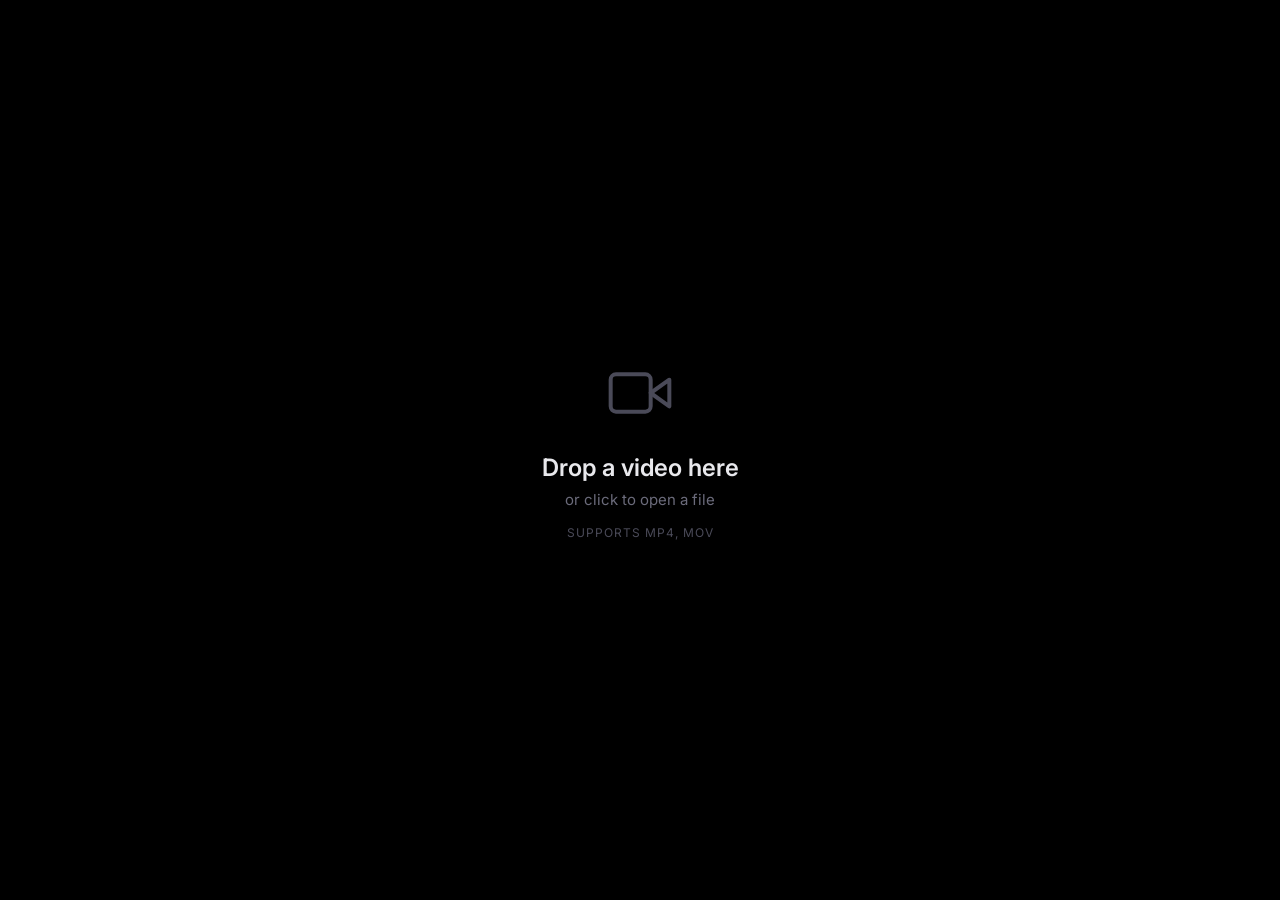
==== index.html @ 03f120ce "feat: implement the idea, have snap video up and running." ====
<!DOCTYPE html>
<html lang="en">

<head>
  <meta charset="UTF-8">
  <meta name="viewport" content="width=device-width, initial-scale=1.0">
  <title>SnapVideo — Timestamp Bookmark Player</title>
  <meta name="description"
    content="A minimalistic video player with timestamp bookmarking. Snap moments, name them, jump back instantly.">
  <meta name="theme-color" content="#7c5cfc">
  <meta name="apple-mobile-web-app-capable" content="yes">
  <meta name="apple-mobile-web-app-status-bar-style" content="black-translucent">
  <link rel="manifest" href="manifest.json">
  <link rel="icon" type="image/png" sizes="192x192" href="icons/icon-192.png">
  <link rel="apple-touch-icon" href="icons/icon-192.png">
  <link rel="preconnect" href="https://fonts.googleapis.com">
  <link rel="preconnect" href="https://fonts.gstatic.com" crossorigin>
  <link href="https://fonts.googleapis.com/css2?family=Inter:wght@400;500;600;700&display=swap" rel="stylesheet">
  <link rel="stylesheet" href="styles.css">
</head>

<body>
  <!-- ═══ VIDEO LAYER (always fullscreen) ═══ -->
  <video id="video" playsinline></video>

  <!-- ═══ DROP ZONE (shown when no video loaded) ═══ -->
  <div id="dropZone" class="drop-zone">
    <div class="drop-zone__content">
      <div class="drop-zone__icon">
        <svg width="64" height="64" viewBox="0 0 24 24" fill="none" stroke="currentColor" stroke-width="1.5"
          stroke-linecap="round" stroke-linejoin="round">
          <polygon points="23 7 16 12 23 17 23 7" />
          <rect x="1" y="5" width="15" height="14" rx="2" ry="2" />
        </svg>
      </div>
      <h2 class="drop-zone__title">Drop a video here</h2>
      <p class="drop-zone__subtitle">or click to open a file</p>
      <p class="drop-zone__formats">Supports MP4, MOV</p>
    </div>
  </div>

  <!-- ═══ TINT OVERLAY (dark overlay when controls visible) ═══ -->
  <div id="tintOverlay" class="tint-overlay"></div>

  <!-- ═══ TOP BAR ═══ -->
  <header id="topBar" class="top-bar">
    <div class="top-bar__brand">
      <svg class="top-bar__icon" width="24" height="24" viewBox="0 0 24 24" fill="none" stroke="currentColor"
        stroke-width="2" stroke-linecap="round" stroke-linejoin="round">
        <polygon points="23 7 16 12 23 17 23 7" />
        <rect x="1" y="5" width="15" height="14" rx="2" ry="2" />
      </svg>
      <span class="top-bar__name">Snap<span class="top-bar__name--accent">Video</span></span>
    </div>
    <button id="openFileBtn" class="btn btn--ghost">
      <svg width="18" height="18" viewBox="0 0 24 24" fill="none" stroke="currentColor" stroke-width="2"
        stroke-linecap="round" stroke-linejoin="round">
        <path d="M22 19a2 2 0 0 1-2 2H4a2 2 0 0 1-2-2V5a2 2 0 0 1 2-2h5l2 3h9a2 2 0 0 1 2 2z" />
      </svg>
      Open File
    </button>
  </header>

  <!-- ═══ LEFT SNAP PANEL ═══ -->
  <aside id="snapPanel" class="snap-panel">
    <div class="snap-panel__header">
      <div class="snap-panel__header-top">
        <h3 class="snap-panel__title">Snaps</h3>
        <span id="snapCount" class="snap-panel__count">0</span>
      </div>
      <button id="setFolderBtn" class="btn btn--tiny btn--ghost" title="Set snap storage folder">
        <svg width="14" height="14" viewBox="0 0 24 24" fill="none" stroke="currentColor" stroke-width="2"
          stroke-linecap="round" stroke-linejoin="round">
          <path d="M22 19a2 2 0 0 1-2 2H4a2 2 0 0 1-2-2V5a2 2 0 0 1 2-2h5l2 3h9a2 2 0 0 1 2 2z" />
        </svg>
        <span id="folderStatus">Set Folder</span>
      </button>
    </div>
    <div id="snapList" class="snap-panel__list">
      <div class="snap-panel__empty">
        <p>No snaps yet</p>
        <p class="snap-panel__empty-hint">Click 📸 to bookmark a moment</p>
      </div>
    </div>
    <div class="snap-panel__footer">
      <span class="snap-panel__toggle-label">Autoplay on Jump</span>
      <label class="toggle" id="autoplayToggle">
        <input type="checkbox" id="autoplayCheckbox" checked>
        <span class="toggle__slider"></span>
      </label>
    </div>
  </aside>

  <!-- ═══ LEFT EDGE HOVER ZONE (invisible trigger) ═══ -->
  <div id="leftEdge" class="left-edge-trigger"></div>

  <!-- ═══ BOTTOM EDGE HOVER ZONE (invisible trigger) ═══ -->
  <div id="bottomEdge" class="bottom-edge-trigger"></div>

  <!-- ═══ BOTTOM CONTROLS ═══ -->
  <div id="bottomControls" class="bottom-controls">
    <!-- Seek bar -->
    <div class="seek-bar-container">
      <div id="seekBarTrack" class="seek-bar__track">
        <div id="seekBarBuffered" class="seek-bar__buffered"></div>
        <div id="seekBarFill" class="seek-bar__fill"></div>
        <div id="seekBarThumb" class="seek-bar__thumb"></div>
      </div>
      <div id="seekTooltip" class="seek-bar__tooltip">0:00</div>
    </div>

    <!-- Controls row -->
    <div class="controls-row">
      <!-- Left: time -->
      <div class="controls-row__left">
        <span id="timeDisplay" class="time-display">0:00 / 0:00</span>
      </div>

      <!-- Center: playback -->
      <div class="controls-row__center">
        <button id="skipBackBtn" class="btn btn--control" title="Back 10s">
          <svg width="22" height="22" viewBox="0 0 24 24" fill="none" stroke="currentColor" stroke-width="2"
            stroke-linecap="round" stroke-linejoin="round">
            <polyline points="1 4 1 10 7 10" />
            <path d="M3.51 15a9 9 0 1 0 2.13-9.36L1 10" />
          </svg>
          <span class="btn__label">10</span>
        </button>
        <button id="playPauseBtn" class="btn btn--play" title="Play / Pause">
          <svg id="playIcon" width="28" height="28" viewBox="0 0 24 24" fill="currentColor">
            <polygon points="5 3 19 12 5 21 5 3" />
          </svg>
          <svg id="pauseIcon" width="28" height="28" viewBox="0 0 24 24" fill="currentColor" style="display:none">
            <rect x="6" y="4" width="4" height="16" />
            <rect x="14" y="4" width="4" height="16" />
          </svg>
        </button>
        <button id="skipForwardBtn" class="btn btn--control" title="Forward 10s">
          <svg width="22" height="22" viewBox="0 0 24 24" fill="none" stroke="currentColor" stroke-width="2"
            stroke-linecap="round" stroke-linejoin="round">
            <polyline points="23 4 23 10 17 10" />
            <path d="M20.49 15a9 9 0 1 1-2.12-9.36L23 10" />
          </svg>
          <span class="btn__label">10</span>
        </button>
      </div>

      <!-- Right: snap + speed -->
      <div class="controls-row__right">
        <button id="snapBtn" class="btn btn--snap" title="Snap this moment">
          <svg width="20" height="20" viewBox="0 0 24 24" fill="none" stroke="currentColor" stroke-width="2"
            stroke-linecap="round" stroke-linejoin="round">
            <path d="M23 19a2 2 0 0 1-2 2H3a2 2 0 0 1-2-2V8a2 2 0 0 1 2-2h4l2-3h6l2 3h4a2 2 0 0 1 2 2z" />
            <circle cx="12" cy="13" r="4" />
          </svg>
          <span>Snap</span>
        </button>
        <div id="speedSelector" class="speed-selector">
          <button id="speedBtn" class="btn btn--speed" title="Playback speed">1x</button>
          <div id="speedMenu" class="speed-selector__menu">
            <button data-speed="0.5">0.5×</button>
            <button data-speed="1" class="active">1×</button>
            <button data-speed="1.5">1.5×</button>
            <button data-speed="2">2×</button>
            <button data-speed="3">3×</button>
          </div>
        </div>
        <button id="fullscreenBtn" class="btn btn--control" title="Toggle fullscreen">
          <svg id="fsExpandIcon" width="20" height="20" viewBox="0 0 24 24" fill="none" stroke="currentColor"
            stroke-width="2" stroke-linecap="round" stroke-linejoin="round">
            <polyline points="15 3 21 3 21 9" />
            <polyline points="9 21 3 21 3 15" />
            <line x1="21" y1="3" x2="14" y2="10" />
            <line x1="3" y1="21" x2="10" y2="14" />
          </svg>
          <svg id="fsCompressIcon" width="20" height="20" viewBox="0 0 24 24" fill="none" stroke="currentColor"
            stroke-width="2" stroke-linecap="round" stroke-linejoin="round" style="display:none">
            <polyline points="4 14 10 14 10 20" />
            <polyline points="20 10 14 10 14 4" />
            <line x1="14" y1="10" x2="21" y2="3" />
            <line x1="3" y1="21" x2="10" y2="14" />
          </svg>
        </button>
      </div>
    </div>
  </div>

  <!-- ═══ SNAP MODAL ═══ -->
  <div id="snapModal" class="modal-overlay">
    <div class="modal">
      <div class="modal__header">
        <h3 class="modal__title">Snap this moment</h3>
        <span id="modalTimestamp" class="modal__timestamp">0:00</span>
      </div>
      <input id="snapNameInput" class="modal__input" type="text" placeholder="Name this moment..." maxlength="80"
        autocomplete="off">
      <div class="modal__actions">
        <button id="modalCancelBtn" class="btn btn--ghost">Cancel</button>
        <button id="modalSnapBtn" class="btn btn--accent">
          Snap It
          <svg width="16" height="16" viewBox="0 0 24 24" fill="none" stroke="currentColor" stroke-width="3"
            stroke-linecap="round" stroke-linejoin="round">
            <polyline points="20 6 9 17 4 12" />
          </svg>
        </button>
      </div>
    </div>
  </div>

  <!-- Hidden file input -->
  <input type="file" id="fileInput" accept="video/mp4,video/quicktime,.mp4,.mov" hidden>

  <div id="playbackStatus" class="playback-status"></div>

  <script src="app.js"></script>
  <script>
    if ('serviceWorker' in navigator) {
      window.addEventListener('load', () => {
        navigator.serviceWorker.register('/service-worker.js')
          .then(reg => console.log('Service Worker registered:', reg))
          .catch(err => console.log('Service Worker registration failed:', err));
      });
    }
  </script>
</body>

</html>
---- styles.css ----
/* ═══════════════════════════════════════════════════
   SnapVideo — Styles
   Fullscreen-first, glassmorphism, auto-hiding UI
   ═══════════════════════════════════════════════════ */

/* ─── Design Tokens ─── */
:root {
  --bg: #000;
  --surface: rgba(20, 20, 30, 0.75);
  --surface-hover: rgba(30, 30, 45, 0.85);
  --accent: #7c5cfc;
  --accent-glow: rgba(124, 92, 252, 0.3);
  --accent-hover: #9178ff;
  --text: #e8e8ec;
  --text-secondary: #6b6b7b;
  --text-dim: #4a4a58;
  --border: rgba(255, 255, 255, 0.08);
  --border-light: rgba(255, 255, 255, 0.12);
  --tint: rgba(0, 0, 0, 0.5);
  --radius: 12px;
  --radius-sm: 8px;
  --radius-xs: 6px;
  --blur: blur(24px);
  --transition: 0.35s cubic-bezier(0.4, 0, 0.2, 1);
  --transition-fast: 0.2s cubic-bezier(0.4, 0, 0.2, 1);
}

/* ─── Reset ─── */
*,
*::before,
*::after {
  margin: 0;
  padding: 0;
  box-sizing: border-box;
}

html,
body {
  width: 100%;
  height: 100%;
  overflow: hidden;
  background: var(--bg);
  font-family: 'Inter', -apple-system, BlinkMacSystemFont, sans-serif;
  color: var(--text);
  cursor: none;
  user-select: none;
  -webkit-font-smoothing: antialiased;
}

body.has-cursor {
  cursor: default;
}

body.controls-visible {
  cursor: default;
}

/* ─── Video (full viewport) ─── */
#video {
  position: fixed;
  top: 0;
  left: 0;
  width: 100%;
  height: 100%;
  object-fit: contain;
  background: #000;
  z-index: 1;
}

/* ─── Drop Zone ─── */
.drop-zone {
  position: fixed;
  inset: 0;
  z-index: 100;
  display: flex;
  align-items: center;
  justify-content: center;
  background: var(--bg);
  cursor: pointer;
  transition: background var(--transition);
}

.drop-zone.hidden {
  display: none;
}

.drop-zone.drag-over {
  background: rgba(124, 92, 252, 0.05);
}

.drop-zone__content {
  text-align: center;
}

.drop-zone__icon {
  color: var(--text-dim);
  margin-bottom: 24px;
  transition: color var(--transition), transform var(--transition);
}

.drop-zone.drag-over .drop-zone__icon {
  color: var(--accent);
  transform: scale(1.1);
}

.drop-zone__title {
  font-size: 24px;
  font-weight: 600;
  color: var(--text);
  margin-bottom: 8px;
}

.drop-zone__subtitle {
  font-size: 15px;
  color: var(--text-secondary);
  margin-bottom: 16px;
}

.drop-zone__formats {
  font-size: 12px;
  color: var(--text-dim);
  text-transform: uppercase;
  letter-spacing: 1px;
}

/* ─── Tint Overlay ─── */
.tint-overlay {
  position: fixed;
  inset: 0;
  background: var(--tint);
  z-index: 5;
  opacity: 0;
  pointer-events: none;
  transition: opacity var(--transition);
}

.tint-overlay.visible {
  opacity: 1;
}

/* ─── Top Bar ─── */
.top-bar {
  position: fixed;
  top: 0;
  left: 0;
  right: 0;
  height: 56px;
  display: flex;
  align-items: center;
  justify-content: space-between;
  padding: 0 24px;
  z-index: 20;
  opacity: 0;
  transform: translateY(-10px);
  transition: opacity var(--transition), transform var(--transition);
  pointer-events: none;
}

.top-bar.visible {
  opacity: 1;
  transform: translateY(0);
  pointer-events: auto;
}

/* ─── Playback Status Flash ─── */
.playback-status {
  position: fixed;
  top: 80px;
  right: 40px;
  z-index: 100;
  font-size: 48px;
  font-weight: 800;
  color: #fff;
  opacity: 0;
  transform: translateY(-10px);
  transition: opacity var(--transition), transform var(--transition);
  pointer-events: none;
  text-transform: uppercase;
  letter-spacing: 2px;
}

.playback-status.visible {
  opacity: 0.2;
  transform: translateY(0);
}

.top-bar__brand {
  display: flex;
  align-items: center;
  gap: 10px;
}

.top-bar__icon {
  color: var(--accent);
}

.top-bar__name {
  font-size: 18px;
  font-weight: 600;
  letter-spacing: -0.3px;
  color: var(--text);
}

.top-bar__name--accent {
  color: var(--accent);
}

/* ─── Buttons ─── */
.btn {
  display: inline-flex;
  align-items: center;
  gap: 8px;
  padding: 8px 16px;
  border: none;
  border-radius: var(--radius-sm);
  font-family: inherit;
  font-size: 14px;
  font-weight: 500;
  cursor: pointer;
  transition: all var(--transition-fast);
  color: var(--text);
  background: transparent;
  white-space: nowrap;
}

.btn--ghost {
  background: rgba(255, 255, 255, 0.06);
  border: 1px solid var(--border);
}

.btn--ghost:hover {
  background: rgba(255, 255, 255, 0.12);
  border-color: var(--border-light);
}

.btn--accent {
  background: var(--accent);
  color: #fff;
  font-weight: 600;
}

.btn--accent:hover {
  background: var(--accent-hover);
  box-shadow: 0 4px 20px var(--accent-glow);
}

.btn--control {
  position: relative;
  padding: 8px;
  border-radius: 50%;
  background: rgba(255, 255, 255, 0.06);
}

.btn--control:hover {
  background: rgba(255, 255, 255, 0.15);
}

.btn--control .btn__label {
  position: absolute;
  font-size: 9px;
  font-weight: 700;
  top: 50%;
  left: 50%;
  transform: translate(-50%, -50%);
  pointer-events: none;
  margin-top: 1px;
}

.btn--play {
  width: 52px;
  height: 52px;
  padding: 0;
  border-radius: 50%;
  display: flex;
  align-items: center;
  justify-content: center;
  background: var(--accent);
  color: #fff;
  box-shadow: 0 4px 24px var(--accent-glow);
}

.btn--play:hover {
  background: var(--accent-hover);
  transform: scale(1.08);
  box-shadow: 0 6px 32px var(--accent-glow);
}

.btn--play:active {
  transform: scale(0.95);
}

.btn--snap {
  background: rgba(255, 255, 255, 0.06);
  border: 1px solid var(--border);
  padding: 8px 14px;
  border-radius: var(--radius-sm);
}

.btn--snap:hover {
  background: rgba(124, 92, 252, 0.15);
  border-color: var(--accent);
  color: var(--accent);
}

.btn--speed {
  padding: 6px 12px;
  border-radius: var(--radius-xs);
  font-size: 13px;
  font-weight: 600;
  background: rgba(255, 255, 255, 0.06);
  min-width: 44px;
}

.btn--speed:hover {
  background: rgba(255, 255, 255, 0.12);
}

/* ─── Left Snap Panel ─── */
.snap-panel {
  position: fixed;
  top: 72px;
  left: 16px;
  bottom: 120px;
  width: 260px;
  max-height: calc(100vh - 200px);
  z-index: 15;
  display: flex;
  flex-direction: column;
  background: var(--surface);
  backdrop-filter: var(--blur);
  -webkit-backdrop-filter: var(--blur);
  border: 1px solid var(--border);
  border-radius: var(--radius);
  transform: translateX(calc(-100% - 16px));
  opacity: 0;
  transition: transform var(--transition), opacity var(--transition);
  pointer-events: none;
  overflow: hidden;
}

.snap-panel.visible {
  transform: translateX(0);
  opacity: 1;
  pointer-events: auto;
}

.snap-panel__header {
  padding: 20px 20px 16px;
  border-bottom: 1px solid var(--border);
  flex-shrink: 0;
  display: flex;
  flex-direction: column;
  gap: 12px;
}

.snap-panel__header-top {
  display: flex;
  align-items: center;
  justify-content: space-between;
}

.snap-panel__title {
  font-size: 16px;
  font-weight: 600;
}

.snap-panel__count {
  background: var(--accent);
  color: #fff;
  font-size: 11px;
  font-weight: 700;
  padding: 2px 8px;
  border-radius: 10px;
  min-width: 22px;
  text-align: center;
}

.snap-panel__list {
  flex: 1;
  overflow-y: auto;
  padding: 8px 0;
  scrollbar-width: none;
}

.snap-panel__list::-webkit-scrollbar {
  display: none;
}

.snap-panel__empty {
  display: flex;
  flex-direction: column;
  align-items: center;
  justify-content: center;
  height: 100%;
  color: var(--text-dim);
  text-align: center;
  padding: 20px;
}

.snap-panel__empty-hint {
  font-size: 12px;
  margin-top: 4px;
  color: var(--text-dim);
}

/* ─── Snap Item ─── */
.snap-item {
  display: flex;
  align-items: center;
  gap: 12px;
  padding: 10px 20px;
  cursor: pointer;
  transition: all var(--transition-fast);
  position: relative;
}

.snap-item:hover {
  background: rgba(255, 255, 255, 0.05);
}

.snap-item.active {
  background: rgba(124, 92, 252, 0.1);
}

.snap-item.active::before {
  content: '';
  position: absolute;
  left: 0;
  top: 4px;
  bottom: 4px;
  width: 3px;
  background: var(--accent);
  border-radius: 0 3px 3px 0;
}

.snap-item__time {
  font-size: 13px;
  font-weight: 600;
  color: var(--accent);
  font-variant-numeric: tabular-nums;
  min-width: 44px;
  flex-shrink: 0;
}

.snap-item__name {
  font-size: 14px;
  font-weight: 400;
  color: var(--text);
  white-space: nowrap;
  overflow: hidden;
  text-overflow: ellipsis;
  flex: 1;
}

.snap-item__delete {
  opacity: 0;
  background: none;
  border: none;
  color: var(--text-dim);
  cursor: pointer;
  padding: 4px;
  border-radius: 4px;
  transition: all var(--transition-fast);
  flex-shrink: 0;
  display: flex;
  align-items: center;
}

.snap-item:hover .snap-item__delete {
  opacity: 1;
}

.snap-item__delete:hover {
  color: #ff5555;
  background: rgba(255, 85, 85, 0.1);
}

/* ─── Snap Panel Footer ─── */
.snap-panel__footer {
  display: flex;
  align-items: center;
  justify-content: space-between;
  padding: 16px 20px;
  border-top: 1px solid var(--border);
  flex-shrink: 0;
}

.snap-panel__toggle-label {
  font-size: 13px;
  font-weight: 500;
  color: var(--text-secondary);
}

/* ─── Toggle Switch ─── */
.toggle {
  position: relative;
  display: inline-block;
  width: 40px;
  height: 22px;
  cursor: pointer;
}

.toggle input {
  opacity: 0;
  width: 0;
  height: 0;
}

.toggle__slider {
  position: absolute;
  inset: 0;
  background: rgba(255, 255, 255, 0.1);
  border-radius: 11px;
  transition: background var(--transition-fast);
}

.toggle__slider::before {
  content: '';
  position: absolute;
  top: 3px;
  left: 3px;
  width: 16px;
  height: 16px;
  background: var(--text);
  border-radius: 50%;
  transition: transform var(--transition-fast);
}

.toggle input:checked+.toggle__slider {
  background: var(--accent);
}

.toggle input:checked+.toggle__slider::before {
  transform: translateX(18px);
}

/* ─── Edge Trigger Zones ─── */
.left-edge-trigger {
  position: fixed;
  top: 0;
  left: 0;
  width: 40px;
  bottom: 0;
  z-index: 10;
}

.bottom-edge-trigger {
  position: fixed;
  bottom: 0;
  left: 0;
  right: 0;
  height: 80px;
  z-index: 10;
}

/* ─── Bottom Controls ─── */
.bottom-controls {
  position: fixed;
  bottom: 12px;
  left: 16px;
  right: 16px;
  z-index: 20;
  padding: 12px 24px 16px;
  background: var(--surface);
  backdrop-filter: var(--blur);
  -webkit-backdrop-filter: var(--blur);
  border: 1px solid var(--border);
  border-radius: var(--radius);
  opacity: 0;
  transform: translateY(20px);
  transition: opacity var(--transition), transform var(--transition);
  pointer-events: none;
}

.bottom-controls.visible {
  opacity: 1;
  transform: translateY(0);
  pointer-events: auto;
}

/* ─── Seek Bar ─── */
.seek-bar-container {
  position: relative;
  padding: 12px 0 16px;
  cursor: pointer;
}

.seek-bar__track {
  position: relative;
  width: 100%;
  height: 4px;
  background: rgba(255, 255, 255, 0.12);
  border-radius: 2px;
  overflow: visible;
  transition: height var(--transition-fast);
}

.seek-bar-container:hover .seek-bar__track {
  height: 6px;
}

.seek-bar__buffered {
  position: absolute;
  top: 0;
  left: 0;
  height: 100%;
  background: rgba(255, 255, 255, 0.15);
  border-radius: 2px;
  width: 0%;
}

.seek-bar__fill {
  position: absolute;
  top: 0;
  left: 0;
  height: 100%;
  background: var(--accent);
  border-radius: 2px;
  width: 0%;
  transition: none;
}

.seek-bar__thumb {
  position: absolute;
  top: 50%;
  left: 0%;
  width: 14px;
  height: 14px;
  background: #fff;
  border-radius: 50%;
  transform: translate(-50%, -50%) scale(0);
  transition: transform var(--transition-fast);
  box-shadow: 0 2px 8px rgba(0, 0, 0, 0.4);
  z-index: 2;
}

.seek-bar-container:hover .seek-bar__thumb {
  transform: translate(-50%, -50%) scale(1);
}

.seek-bar__tooltip {
  position: absolute;
  bottom: 100%;
  left: 0;
  transform: translateX(-50%);
  background: var(--surface);
  backdrop-filter: var(--blur);
  -webkit-backdrop-filter: var(--blur);
  color: var(--text);
  padding: 4px 10px;
  border-radius: var(--radius-xs);
  font-size: 12px;
  font-weight: 600;
  font-variant-numeric: tabular-nums;
  pointer-events: none;
  opacity: 0;
  transition: opacity var(--transition-fast);
  white-space: nowrap;
  margin-bottom: 8px;
}

.seek-bar-container:hover .seek-bar__tooltip {
  opacity: 1;
}

/* ─── Controls Row ─── */
.controls-row {
  display: flex;
  align-items: center;
  justify-content: space-between;
  gap: 16px;
}

.controls-row__left,
.controls-row__center,
.controls-row__right {
  display: flex;
  align-items: center;
  gap: 8px;
}

.controls-row__left {
  flex: 1;
  min-width: 0;
}

.controls-row__center {
  gap: 12px;
}

.controls-row__right {
  flex: 1;
  justify-content: flex-end;
  gap: 12px;
}

.time-display {
  font-size: 13px;
  font-weight: 500;
  color: var(--text-secondary);
  font-variant-numeric: tabular-nums;
}

/* ─── Speed Selector ─── */
.speed-selector {
  position: relative;
}

.speed-selector__menu {
  position: absolute;
  bottom: calc(100% + 8px);
  left: 50%;
  transform: translateX(-50%) scale(0.9);
  background: var(--surface);
  backdrop-filter: var(--blur);
  -webkit-backdrop-filter: var(--blur);
  border: 1px solid var(--border);
  border-radius: var(--radius);
  padding: 6px;
  opacity: 0;
  pointer-events: none;
  transition: all var(--transition-fast);
  display: flex;
  flex-direction: column;
  min-width: 70px;
}

.speed-selector__menu.visible {
  opacity: 1;
  transform: translateX(-50%) scale(1);
  pointer-events: auto;
}

.speed-selector__menu button {
  background: none;
  border: none;
  color: var(--text-secondary);
  padding: 8px 14px;
  border-radius: var(--radius-xs);
  font-family: inherit;
  font-size: 13px;
  font-weight: 500;
  cursor: pointer;
  text-align: center;
  transition: all var(--transition-fast);
}

.speed-selector__menu button:hover {
  background: rgba(255, 255, 255, 0.08);
  color: var(--text);
}

.speed-selector__menu button.active {
  color: var(--accent);
  font-weight: 600;
}

/* ─── Snap Modal ─── */
.modal-overlay {
  position: fixed;
  inset: 0;
  z-index: 50;
  display: flex;
  align-items: center;
  justify-content: center;
  background: rgba(0, 0, 0, 0.6);
  backdrop-filter: blur(8px);
  -webkit-backdrop-filter: blur(8px);
  opacity: 0;
  pointer-events: none;
  transition: opacity var(--transition);
}

.modal-overlay.visible {
  opacity: 1;
  pointer-events: auto;
}

.modal {
  background: var(--surface);
  backdrop-filter: var(--blur);
  -webkit-backdrop-filter: var(--blur);
  border: 1px solid var(--border-light);
  border-radius: 16px;
  padding: 28px 32px;
  width: 100%;
  max-width: 400px;
  transform: scale(0.92) translateY(10px);
  transition: transform var(--transition);
  box-shadow: 0 24px 80px rgba(0, 0, 0, 0.5);
}

.modal-overlay.visible .modal {
  transform: scale(1) translateY(0);
}

.modal__header {
  display: flex;
  align-items: center;
  justify-content: space-between;
  margin-bottom: 20px;
}

.modal__title {
  font-size: 18px;
  font-weight: 600;
}

.modal__timestamp {
  background: var(--accent);
  color: #fff;
  font-size: 13px;
  font-weight: 700;
  padding: 4px 12px;
  border-radius: 20px;
  font-variant-numeric: tabular-nums;
}

.modal__input {
  width: 100%;
  padding: 12px 16px;
  background: rgba(0, 0, 0, 0.3);
  border: 1px solid var(--border);
  border-radius: var(--radius-sm);
  color: var(--text);
  font-family: inherit;
  font-size: 15px;
  font-weight: 400;
  outline: none;
  transition: border-color var(--transition-fast);
  margin-bottom: 20px;
}

.modal__input::placeholder {
  color: var(--text-dim);
}

.modal__input:focus {
  border-color: var(--accent);
  box-shadow: 0 0 0 3px var(--accent-glow);
}

.modal__actions {
  display: flex;
  gap: 10px;
  justify-content: flex-end;
}

.modal__actions .btn {
  padding: 10px 20px;
}

/* ─── Keyboard Shortcut Hint (optional toast) ─── */
.toast {
  position: fixed;
  bottom: 100px;
  left: 50%;
  transform: translateX(-50%) translateY(20px);
  background: var(--surface);
  backdrop-filter: var(--blur);
  -webkit-backdrop-filter: var(--blur);
  border: 1px solid var(--border);
  border-radius: var(--radius);
  padding: 10px 20px;
  font-size: 14px;
  font-weight: 500;
  color: var(--text);
  opacity: 0;
  pointer-events: none;
  transition: all var(--transition);
  z-index: 60;
}

.toast.visible {
  opacity: 1;
  transform: translateX(-50%) translateY(0);
}

/* ─── Scrollbar (global fallback) ─── */
::-webkit-scrollbar {
  width: 0;
}

/* ─── Selection ─── */
::selection {
  background: var(--accent);
  color: #fff;
}
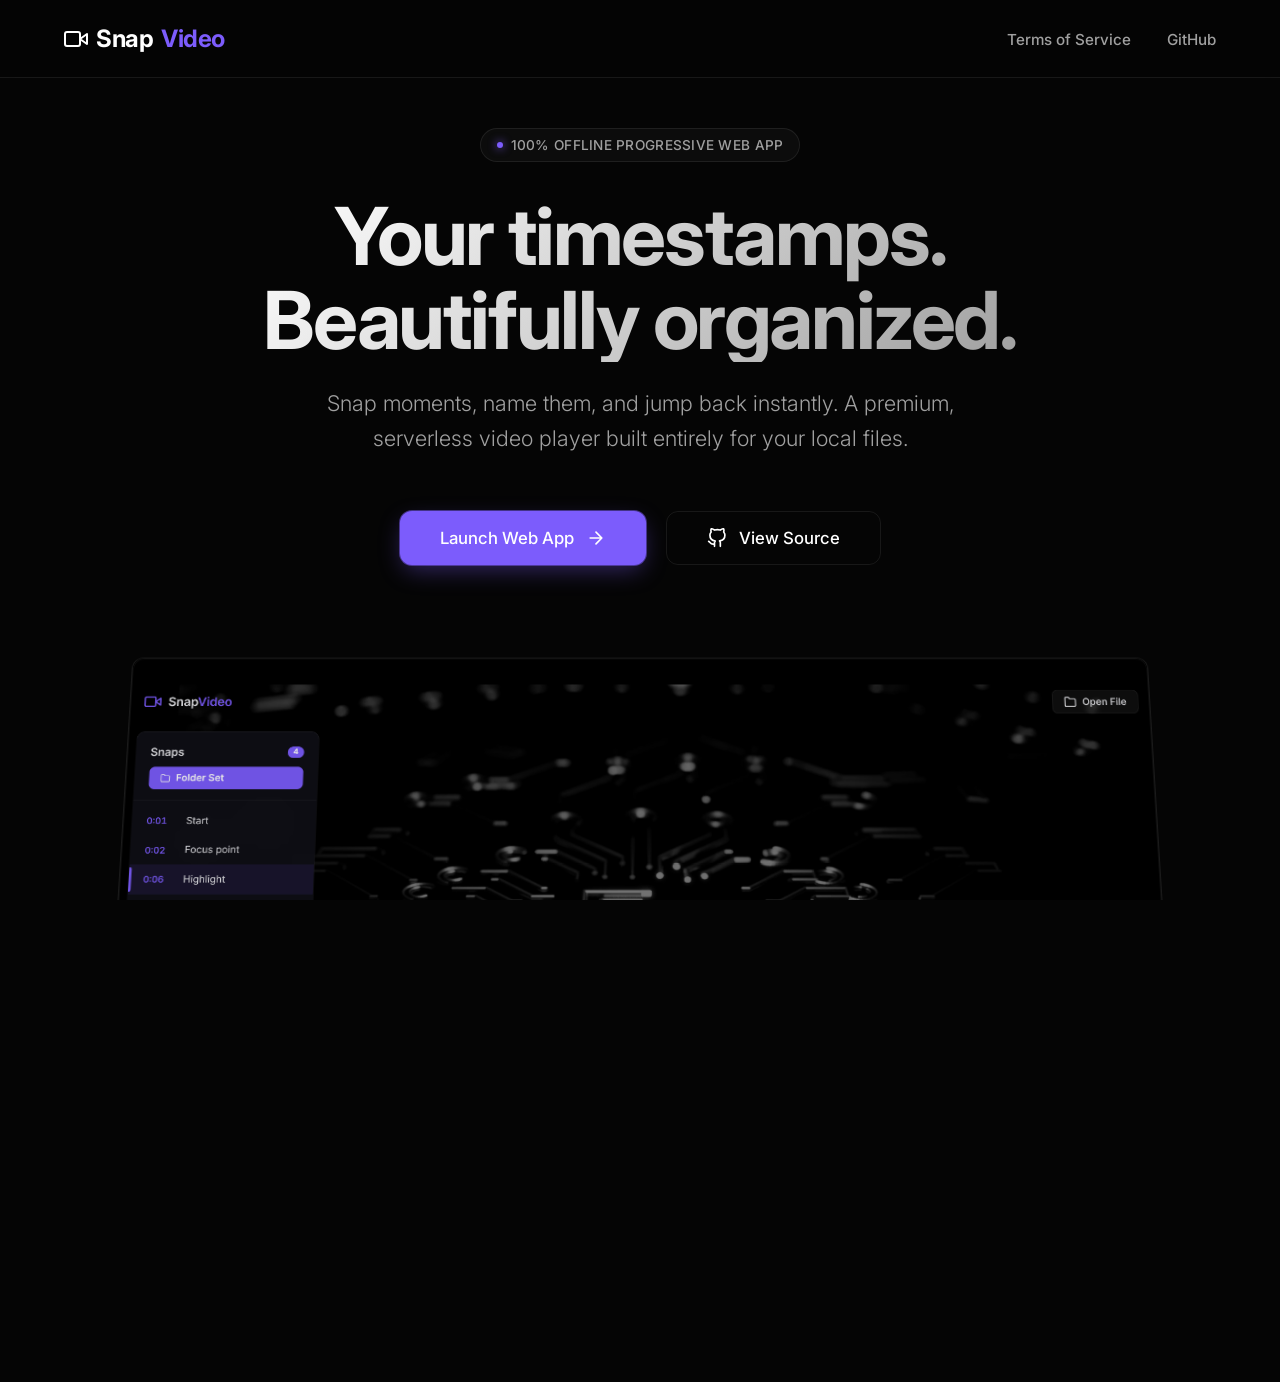
==== commit 6cb1213d: "chore: move landing page to root and web app to /app" ====
--- a/index.html
+++ b/index.html
@@ -7,218 +7,522 @@
   <title>SnapVideo — Timestamp Bookmark Player</title>
   <meta name="description"
     content="A minimalistic video player with timestamp bookmarking. Snap moments, name them, jump back instantly.">
+  <meta name="author" content="Tanay Kumar Bera">
+  <meta name="keywords" content="video player, timestamp bookmark, snapvideo, offline player, timestamps">
+  <meta property="og:title" content="SnapVideo — Timestamp Bookmark Player">
+  <meta property="og:description"
+    content="A minimalistic video player with timestamp bookmarking. Snap moments, name them, jump back instantly.">
+  <meta property="og:image" content="icons/icon-512.png">
+  <meta property="og:url" content="https://tanaykumarbera.github.io/snap-video/">
+  <meta name="twitter:card" content="summary_large_image">
   <meta name="theme-color" content="#7c5cfc">
-  <meta name="apple-mobile-web-app-capable" content="yes">
-  <meta name="apple-mobile-web-app-status-bar-style" content="black-translucent">
-  <link rel="manifest" href="manifest.json">
   <link rel="icon" type="image/png" sizes="192x192" href="icons/icon-192.png">
-  <link rel="apple-touch-icon" href="icons/icon-192.png">
   <link rel="preconnect" href="https://fonts.googleapis.com">
   <link rel="preconnect" href="https://fonts.gstatic.com" crossorigin>
-  <link href="https://fonts.googleapis.com/css2?family=Inter:wght@400;500;600;700&display=swap" rel="stylesheet">
-  <link rel="stylesheet" href="styles.css">
+  <link href="https://fonts.googleapis.com/css2?family=Inter:wght@300;400;500;600;700&display=swap" rel="stylesheet">
+  <style>
+    :root {
+      --bg: #050505;
+      --text: #ffffff;
+      --text-muted: #a0a0a0;
+      --accent: #7c5cfc;
+      --accent-glow: rgba(124, 92, 252, 0.4);
+      --surface: rgba(255, 255, 255, 0.03);
+      --surface-border: rgba(255, 255, 255, 0.08);
+    }
+
+    * {
+      box-sizing: border-box;
+    }
+
+    body,
+    html {
+      margin: 0;
+      padding: 0;
+      width: 100%;
+      height: 100%;
+      background-color: var(--bg);
+      color: var(--text);
+      font-family: 'Inter', sans-serif;
+      overflow-x: hidden;
+      scroll-behavior: smooth;
+    }
+
+    /* Animated background orbs */
+    .bg-orbs {
+      position: fixed;
+      top: 0;
+      left: 0;
+      width: 100vw;
+      height: 100vh;
+      overflow: hidden;
+      z-index: -1;
+      pointer-events: none;
+    }
+
+    .orb {
+      position: absolute;
+      border-radius: 50%;
+      filter: blur(120px);
+      opacity: 0.5;
+      animation: float 20s infinite ease-in-out alternate;
+    }
+
+    .orb-1 {
+      top: -10%;
+      left: -10%;
+      width: 50vw;
+      height: 50vw;
+      background: rgba(124, 92, 252, 0.3);
+      animation-delay: 0s;
+    }
+
+    .orb-2 {
+      bottom: -20%;
+      right: -10%;
+      width: 60vw;
+      height: 60vw;
+      background: rgba(45, 20, 150, 0.3);
+      animation-delay: -5s;
+    }
+
+    .orb-3 {
+      top: 40%;
+      left: 60%;
+      width: 40vw;
+      height: 40vw;
+      background: rgba(200, 100, 255, 0.15);
+      animation-delay: -10s;
+    }
+
+    @keyframes float {
+      0% {
+        transform: translate(0, 0) scale(1);
+      }
+
+      50% {
+        transform: translate(5%, 10%) scale(1.1);
+      }
+
+      100% {
+        transform: translate(-5%, -5%) scale(0.9);
+      }
+    }
+
+    /* Header styling with glassmorphism */
+    header {
+      padding: 1.5rem 4rem;
+      display: flex;
+      justify-content: space-between;
+      align-items: center;
+      position: fixed;
+      top: 0;
+      width: 100%;
+      z-index: 100;
+      background: rgba(5, 5, 5, 0.5);
+      backdrop-filter: blur(12px);
+      -webkit-backdrop-filter: blur(12px);
+      border-bottom: 1px solid var(--surface-border);
+      transition: all 0.3s ease;
+    }
+
+    .brand {
+      font-size: 1.5rem;
+      font-weight: 700;
+      display: flex;
+      align-items: center;
+      gap: 0.5rem;
+      text-decoration: none;
+      color: var(--text);
+      letter-spacing: -0.02em;
+    }
+
+    .brand svg {
+      color: var(--text);
+    }
+
+    .brand-accent {
+      color: var(--accent);
+    }
+
+    .nav-links a {
+      color: var(--text-muted);
+      text-decoration: none;
+      margin-left: 2rem;
+      font-size: 0.95rem;
+      font-weight: 500;
+      transition: color 0.2s ease;
+    }
+
+    .nav-links a:hover {
+      color: var(--text);
+    }
+
+    /* Main Hero Area */
+    main {
+      min-height: 100vh;
+      display: flex;
+      flex-direction: column;
+      justify-content: center;
+      align-items: center;
+      text-align: center;
+      padding: 8rem 2rem 4rem;
+      position: relative;
+    }
+
+    /* Staggered text animations */
+    .fade-up {
+      opacity: 0;
+      transform: translateY(30px);
+      animation: fadeUpAnim 1s cubic-bezier(0.16, 1, 0.3, 1) forwards;
+    }
+
+    .delay-1 {
+      animation-delay: 0.1s;
+    }
+
+    .delay-2 {
+      animation-delay: 0.2s;
+    }
+
+    .delay-3 {
+      animation-delay: 0.3s;
+    }
+
+    .delay-4 {
+      animation-delay: 0.5s;
+    }
+
+    @keyframes fadeUpAnim {
+      to {
+        opacity: 1;
+        transform: translateY(0);
+      }
+    }
+
+    .pill {
+      display: inline-flex;
+      align-items: center;
+      gap: 0.5rem;
+      padding: 0.5rem 1rem;
+      border-radius: 99px;
+      background: var(--surface);
+      border: 1px solid var(--surface-border);
+      color: var(--text-muted);
+      font-size: 0.85rem;
+      font-weight: 500;
+      margin-bottom: 2rem;
+      letter-spacing: 0.02em;
+      text-transform: uppercase;
+    }
+
+    .pill .dot {
+      width: 6px;
+      height: 6px;
+      border-radius: 50%;
+      background: var(--accent);
+      box-shadow: 0 0 10px var(--accent);
+    }
+
+    h1 {
+      font-size: 5rem;
+      font-weight: 700;
+      line-height: 1.05;
+      margin: 0 0 1.5rem 0;
+      max-width: 900px;
+      letter-spacing: -0.03em;
+      background: linear-gradient(135deg, #ffffff 0%, #a0a0a0 100%);
+      -webkit-background-clip: text;
+      background-clip: text;
+      -webkit-text-fill-color: transparent;
+    }
+
+    p.subtitle {
+      font-size: 1.35rem;
+      color: var(--text-muted);
+      max-width: 650px;
+      margin: 0 auto 3.5rem auto;
+      line-height: 1.6;
+      font-weight: 300;
+    }
+
+    /* Buttons */
+    .cta-container {
+      display: flex;
+      gap: 1.25rem;
+      justify-content: center;
+    }
+
+    .btn {
+      display: inline-flex;
+      align-items: center;
+      justify-content: center;
+      padding: 1rem 2.5rem;
+      font-size: 1.05rem;
+      font-weight: 500;
+      border-radius: 12px;
+      text-decoration: none;
+      transition: all 0.3s cubic-bezier(0.16, 1, 0.3, 1);
+      cursor: pointer;
+      border: none;
+      gap: 0.75rem;
+      position: relative;
+      overflow: hidden;
+    }
+
+    .btn-primary {
+      background-color: var(--accent);
+      color: white;
+      box-shadow: 0 0 0 1px rgba(124, 92, 252, 0.5), 0 8px 24px -4px var(--accent-glow);
+    }
+
+    .btn-primary::before {
+      content: '';
+      position: absolute;
+      top: 0;
+      left: 0;
+      width: 100%;
+      height: 100%;
+      background: linear-gradient(rgba(255, 255, 255, 0.2), transparent);
+      opacity: 0;
+      transition: opacity 0.3s ease;
+    }
+
+    .btn-primary:hover {
+      box-shadow: 0 0 0 1px rgba(124, 92, 252, 0.8), 0 12px 32px 0 var(--accent-glow);
+      transform: translateY(-2px);
+    }
+
+    .btn-primary:hover::before {
+      opacity: 1;
+    }
+
+    .btn-secondary {
+      background-color: transparent;
+      color: var(--text);
+      border: 1px solid var(--surface-border);
+      backdrop-filter: blur(10px);
+    }
+
+    .btn-secondary:hover {
+      background-color: var(--surface);
+      border-color: rgba(255, 255, 255, 0.2);
+      transform: translateY(-2px);
+    }
+
+    /* 3D Floating Hero Image */
+    .hero-mockup-wrapper {
+      margin-top: 5rem;
+      width: 100%;
+      max-width: 1050px;
+      perspective: 1200px;
+    }
+
+    .hero-mockup {
+      width: 100%;
+      aspect-ratio: 16 / 9;
+      background: #000;
+      border-radius: 12px;
+      border: 1px solid rgba(255, 255, 255, 0.1);
+      box-shadow: 0 25px 50px -12px rgba(0, 0, 0, 0.5);
+      overflow: hidden;
+      transform: rotateX(8deg);
+      transition: transform 0.5s ease;
+      animation: float-mockup 6s infinite ease-in-out alternate;
+    }
+
+    .hero-mockup:hover {
+      transform: rotateX(2deg) rotateY(0deg) scale(1.02);
+      animation-play-state: paused;
+    }
+
+    @keyframes float-mockup {
+      0% {
+        transform: translateY(0px) rotateX(8deg);
+      }
+
+      100% {
+        transform: translateY(-15px) rotateX(6deg);
+      }
+    }
+
+    .hero-mockup-inner {
+      border-radius: 12px;
+      overflow: hidden;
+      background: #000;
+      position: relative;
+      aspect-ratio: 16/9;
+      display: flex;
+      align-items: center;
+      justify-content: center;
+    }
+
+    .hero-mockup-inner::after {
+      content: '';
+      position: absolute;
+      top: 0;
+      left: 0;
+      right: 0;
+      bottom: 0;
+      box-shadow: inset 0 0 0 1px rgba(255, 255, 255, 0.05);
+      pointer-events: none;
+      border-radius: 12px;
+    }
+
+    .mockup-img {
+      width: 100%;
+      height: 100%;
+      object-fit: contain;
+      opacity: 0.9;
+    }
+
+    @media (max-width: 768px) {
+      header {
+        padding: 1.25rem 2rem;
+      }
+
+      h1 {
+        font-size: 3rem;
+      }
+
+      p.subtitle {
+        font-size: 1.15rem;
+      }
+
+      .cta-container {
+        flex-direction: column;
+        width: 100%;
+        max-width: 300px;
+        margin: 0 auto;
+      }
+
+      .nav-links {
+        display: none;
+      }
+
+      .hero-mockup {
+        transform: none !important;
+        animation: none !important;
+      }
+    }
+  </style>
 </head>
 
 <body>
-  <!-- ═══ VIDEO LAYER (always fullscreen) ═══ -->
-  <video id="video" playsinline></video>
-
-  <!-- ═══ DROP ZONE (shown when no video loaded) ═══ -->
-  <div id="dropZone" class="drop-zone">
-    <div class="drop-zone__content">
-      <div class="drop-zone__icon">
-        <svg width="64" height="64" viewBox="0 0 24 24" fill="none" stroke="currentColor" stroke-width="1.5"
-          stroke-linecap="round" stroke-linejoin="round">
-          <polygon points="23 7 16 12 23 17 23 7" />
-          <rect x="1" y="5" width="15" height="14" rx="2" ry="2" />
-        </svg>
-      </div>
-      <h2 class="drop-zone__title">Drop a video here</h2>
-      <p class="drop-zone__subtitle">or click to open a file</p>
-      <p class="drop-zone__formats">Supports MP4, MOV</p>
-    </div>
+
+  <!-- Animated Orbs Background -->
+  <div class="bg-orbs">
+    <div class="orb orb-1"></div>
+    <div class="orb orb-2"></div>
+    <div class="orb orb-3"></div>
   </div>
 
-  <!-- ═══ TINT OVERLAY (dark overlay when controls visible) ═══ -->
-  <div id="tintOverlay" class="tint-overlay"></div>
-
-  <!-- ═══ TOP BAR ═══ -->
-  <header id="topBar" class="top-bar">
-    <div class="top-bar__brand">
-      <svg class="top-bar__icon" width="24" height="24" viewBox="0 0 24 24" fill="none" stroke="currentColor"
-        stroke-width="2" stroke-linecap="round" stroke-linejoin="round">
+  <header>
+    <a href="#" class="brand">
+      <svg width="24" height="24" viewBox="0 0 24 24" fill="none" stroke="currentColor" stroke-width="2"
+        stroke-linecap="round" stroke-linejoin="round">
         <polygon points="23 7 16 12 23 17 23 7" />
         <rect x="1" y="5" width="15" height="14" rx="2" ry="2" />
       </svg>
-      <span class="top-bar__name">Snap<span class="top-bar__name--accent">Video</span></span>
+      Snap<span class="brand-accent">Video</span>
+    </a>
+    <nav class="nav-links">
+      <a href="terms.html">Terms of Service</a>
+      <a href="https://github.com/tanaykumarbera/snap-video" target="_blank" rel="noopener">GitHub</a>
+    </nav>
+  </header>
+
+  <main>
+    <div class="pill fade-up delay-1">
+      <span class="dot"></span> 100% Offline Progressive Web App
     </div>
-    <button id="openFileBtn" class="btn btn--ghost">
-      <svg width="18" height="18" viewBox="0 0 24 24" fill="none" stroke="currentColor" stroke-width="2"
-        stroke-linecap="round" stroke-linejoin="round">
-        <path d="M22 19a2 2 0 0 1-2 2H4a2 2 0 0 1-2-2V5a2 2 0 0 1 2-2h5l2 3h9a2 2 0 0 1 2 2z" />
-      </svg>
-      Open File
-    </button>
-  </header>
-
-  <!-- ═══ LEFT SNAP PANEL ═══ -->
-  <aside id="snapPanel" class="snap-panel">
-    <div class="snap-panel__header">
-      <div class="snap-panel__header-top">
-        <h3 class="snap-panel__title">Snaps</h3>
-        <span id="snapCount" class="snap-panel__count">0</span>
-      </div>
-      <button id="setFolderBtn" class="btn btn--tiny btn--ghost" title="Set snap storage folder">
-        <svg width="14" height="14" viewBox="0 0 24 24" fill="none" stroke="currentColor" stroke-width="2"
+
+    <h1 class="fade-up delay-2">Your timestamps. <br>Beautifully organized.</h1>
+
+    <p class="subtitle fade-up delay-3">
+      Snap moments, name them, and jump back instantly.
+      A premium, serverless video player built entirely for your local files.
+    </p>
+
+    <div class="cta-container fade-up delay-4">
+      <a href="app/" class="btn btn-primary">
+        Launch Web App
+        <svg width="20" height="20" viewBox="0 0 24 24" fill="none" stroke="currentColor" stroke-width="2"
           stroke-linecap="round" stroke-linejoin="round">
-          <path d="M22 19a2 2 0 0 1-2 2H4a2 2 0 0 1-2-2V5a2 2 0 0 1 2-2h5l2 3h9a2 2 0 0 1 2 2z" />
+          <path d="M5 12h14M12 5l7 7-7 7" />
         </svg>
-        <span id="folderStatus">Set Folder</span>
-      </button>
+      </a>
+      <a href="https://github.com/tanaykumarbera/snap-video" class="btn btn-secondary" target="_blank" rel="noopener">
+        <svg width="20" height="20" viewBox="0 0 24 24" fill="none" stroke="currentColor" stroke-width="2"
+          stroke-linecap="round" stroke-linejoin="round">
+          <path
+            d="M9 19c-5 1.5-5-2.5-7-3m14 6v-3.87a3.37 3.37 0 0 0-.94-2.61c3.14-.35 6.44-1.54 6.44-7A5.44 5.44 0 0 0 20 4.77 5.07 5.07 0 0 0 19.91 1S18.73.65 16 2.48a13.38 13.38 0 0 0-7 0C6.27.65 5.09 1 5.09 1A5.07 5.07 0 0 0 5 4.77a5.44 5.44 0 0 0-1.5 3.78c0 5.42 3.3 6.61 6.44 7A3.37 3.37 0 0 0 9 18.13V22" />
+        </svg>
+        View Source
+      </a>
     </div>
-    <div id="snapList" class="snap-panel__list">
-      <div class="snap-panel__empty">
-        <p>No snaps yet</p>
-        <p class="snap-panel__empty-hint">Click 📸 to bookmark a moment</p>
+
+    <!-- 3D Floating Mockup -->
+    <div class="hero-mockup-wrapper fade-up delay-4">
+      <div class="hero-mockup">
+        <div class="hero-mockup-inner">
+          <img src="screenshots/player.png" alt="SnapVideo Editor Preview" class="mockup-img"
+            onerror="this.src='data:image/svg+xml;utf8,<svg xmlns=\'http://www.w3.org/2000/svg\' viewBox=\'0 0 16 9\'><rect width=\'16\' height=\'9\' fill=\'%23111\'/><text x=\'50%\' y=\'50%\' font-family=\'sans-serif\' font-size=\'0.5\' fill=\'%23666\' text-anchor=\'middle\' dy=\'.3em\'>App Preview Screenshot</text></svg>'">
+        </div>
       </div>
     </div>
-    <div class="snap-panel__footer">
-      <span class="snap-panel__toggle-label">Autoplay on Jump</span>
-      <label class="toggle" id="autoplayToggle">
-        <input type="checkbox" id="autoplayCheckbox" checked>
-        <span class="toggle__slider"></span>
-      </label>
-    </div>
-  </aside>
-
-  <!-- ═══ LEFT EDGE HOVER ZONE (invisible trigger) ═══ -->
-  <div id="leftEdge" class="left-edge-trigger"></div>
-
-  <!-- ═══ BOTTOM EDGE HOVER ZONE (invisible trigger) ═══ -->
-  <div id="bottomEdge" class="bottom-edge-trigger"></div>
-
-  <!-- ═══ BOTTOM CONTROLS ═══ -->
-  <div id="bottomControls" class="bottom-controls">
-    <!-- Seek bar -->
-    <div class="seek-bar-container">
-      <div id="seekBarTrack" class="seek-bar__track">
-        <div id="seekBarBuffered" class="seek-bar__buffered"></div>
-        <div id="seekBarFill" class="seek-bar__fill"></div>
-        <div id="seekBarThumb" class="seek-bar__thumb"></div>
-      </div>
-      <div id="seekTooltip" class="seek-bar__tooltip">0:00</div>
-    </div>
-
-    <!-- Controls row -->
-    <div class="controls-row">
-      <!-- Left: time -->
-      <div class="controls-row__left">
-        <span id="timeDisplay" class="time-display">0:00 / 0:00</span>
-      </div>
-
-      <!-- Center: playback -->
-      <div class="controls-row__center">
-        <button id="skipBackBtn" class="btn btn--control" title="Back 10s">
-          <svg width="22" height="22" viewBox="0 0 24 24" fill="none" stroke="currentColor" stroke-width="2"
-            stroke-linecap="round" stroke-linejoin="round">
-            <polyline points="1 4 1 10 7 10" />
-            <path d="M3.51 15a9 9 0 1 0 2.13-9.36L1 10" />
-          </svg>
-          <span class="btn__label">10</span>
-        </button>
-        <button id="playPauseBtn" class="btn btn--play" title="Play / Pause">
-          <svg id="playIcon" width="28" height="28" viewBox="0 0 24 24" fill="currentColor">
-            <polygon points="5 3 19 12 5 21 5 3" />
-          </svg>
-          <svg id="pauseIcon" width="28" height="28" viewBox="0 0 24 24" fill="currentColor" style="display:none">
-            <rect x="6" y="4" width="4" height="16" />
-            <rect x="14" y="4" width="4" height="16" />
-          </svg>
-        </button>
-        <button id="skipForwardBtn" class="btn btn--control" title="Forward 10s">
-          <svg width="22" height="22" viewBox="0 0 24 24" fill="none" stroke="currentColor" stroke-width="2"
-            stroke-linecap="round" stroke-linejoin="round">
-            <polyline points="23 4 23 10 17 10" />
-            <path d="M20.49 15a9 9 0 1 1-2.12-9.36L23 10" />
-          </svg>
-          <span class="btn__label">10</span>
-        </button>
-      </div>
-
-      <!-- Right: snap + speed -->
-      <div class="controls-row__right">
-        <button id="snapBtn" class="btn btn--snap" title="Snap this moment">
-          <svg width="20" height="20" viewBox="0 0 24 24" fill="none" stroke="currentColor" stroke-width="2"
-            stroke-linecap="round" stroke-linejoin="round">
-            <path d="M23 19a2 2 0 0 1-2 2H3a2 2 0 0 1-2-2V8a2 2 0 0 1 2-2h4l2-3h6l2 3h4a2 2 0 0 1 2 2z" />
-            <circle cx="12" cy="13" r="4" />
-          </svg>
-          <span>Snap</span>
-        </button>
-        <div id="speedSelector" class="speed-selector">
-          <button id="speedBtn" class="btn btn--speed" title="Playback speed">1x</button>
-          <div id="speedMenu" class="speed-selector__menu">
-            <button data-speed="0.5">0.5×</button>
-            <button data-speed="1" class="active">1×</button>
-            <button data-speed="1.5">1.5×</button>
-            <button data-speed="2">2×</button>
-            <button data-speed="3">3×</button>
-          </div>
-        </div>
-        <button id="fullscreenBtn" class="btn btn--control" title="Toggle fullscreen">
-          <svg id="fsExpandIcon" width="20" height="20" viewBox="0 0 24 24" fill="none" stroke="currentColor"
-            stroke-width="2" stroke-linecap="round" stroke-linejoin="round">
-            <polyline points="15 3 21 3 21 9" />
-            <polyline points="9 21 3 21 3 15" />
-            <line x1="21" y1="3" x2="14" y2="10" />
-            <line x1="3" y1="21" x2="10" y2="14" />
-          </svg>
-          <svg id="fsCompressIcon" width="20" height="20" viewBox="0 0 24 24" fill="none" stroke="currentColor"
-            stroke-width="2" stroke-linecap="round" stroke-linejoin="round" style="display:none">
-            <polyline points="4 14 10 14 10 20" />
-            <polyline points="20 10 14 10 14 4" />
-            <line x1="14" y1="10" x2="21" y2="3" />
-            <line x1="3" y1="21" x2="10" y2="14" />
-          </svg>
-        </button>
-      </div>
-    </div>
-  </div>
-
-  <!-- ═══ SNAP MODAL ═══ -->
-  <div id="snapModal" class="modal-overlay">
-    <div class="modal">
-      <div class="modal__header">
-        <h3 class="modal__title">Snap this moment</h3>
-        <span id="modalTimestamp" class="modal__timestamp">0:00</span>
-      </div>
-      <input id="snapNameInput" class="modal__input" type="text" placeholder="Name this moment..." maxlength="80"
-        autocomplete="off">
-      <div class="modal__actions">
-        <button id="modalCancelBtn" class="btn btn--ghost">Cancel</button>
-        <button id="modalSnapBtn" class="btn btn--accent">
-          Snap It
-          <svg width="16" height="16" viewBox="0 0 24 24" fill="none" stroke="currentColor" stroke-width="3"
-            stroke-linecap="round" stroke-linejoin="round">
-            <polyline points="20 6 9 17 4 12" />
-          </svg>
-        </button>
-      </div>
-    </div>
-  </div>
-
-  <!-- Hidden file input -->
-  <input type="file" id="fileInput" accept="video/mp4,video/quicktime,.mp4,.mov" hidden>
-
-  <div id="playbackStatus" class="playback-status"></div>
-
-  <script src="app.js"></script>
+  </main>
+
+  <footer
+    style="text-align: center; padding: 2rem; color: var(--text-muted); font-size: 0.9rem; position: relative; z-index: 10;">
+    💜 <a href="https://tanay.co" target="_blank" rel="noopener"
+      style="color: var(--accent); text-decoration: none; font-weight: 500;">@tanay</a>
+  </footer>
+
   <script>
-    if ('serviceWorker' in navigator) {
-      window.addEventListener('load', () => {
-        navigator.serviceWorker.register('/service-worker.js')
-          .then(reg => console.log('Service Worker registered:', reg))
-          .catch(err => console.log('Service Worker registration failed:', err));
+    // Enhance 3D effect on mouse move
+    const wrapper = document.querySelector('.hero-mockup-wrapper');
+    const mockup = document.querySelector('.hero-mockup');
+    const bgOrbs = document.querySelector('.bg-orbs');
+
+    if (window.innerWidth > 768) {
+      document.addEventListener('mousemove', (e) => {
+        const xAxis = (window.innerWidth / 2 - e.pageX) / 40;
+        const yAxis = (window.innerHeight / 2 - e.pageY) / 40;
+
+        if (mockup) {
+          mockup.style.animation = 'none';
+          mockup.style.transform = `rotateY(${xAxis}deg) rotateX(${yAxis + 8}deg)`;
+        }
+
+        if (bgOrbs) {
+          bgOrbs.style.transform = `translate(${xAxis * -4}px, ${yAxis * -4}px)`;
+        }
+      });
+
+      document.addEventListener('mouseleave', () => {
+        if (mockup) {
+          mockup.style.animation = '';
+          mockup.style.transform = `rotateY(0deg) rotateX(8deg)`;
+          mockup.style.transition = 'transform 0.5s ease';
+        }
+        if (bgOrbs) {
+          bgOrbs.style.transform = `translate(0px, 0px)`;
+          bgOrbs.style.transition = 'transform 0.5s ease';
+        }
+      });
+
+      document.addEventListener('mouseenter', () => {
+        if (mockup) mockup.style.transition = 'none';
+        if (bgOrbs) bgOrbs.style.transition = 'none';
+      });
+    }
+
+    // Simple click to open App
+    if (wrapper) {
+      wrapper.style.cursor = 'pointer';
+      wrapper.addEventListener('click', () => {
+        window.location.href = 'app/';
       });
     }
   </script>
